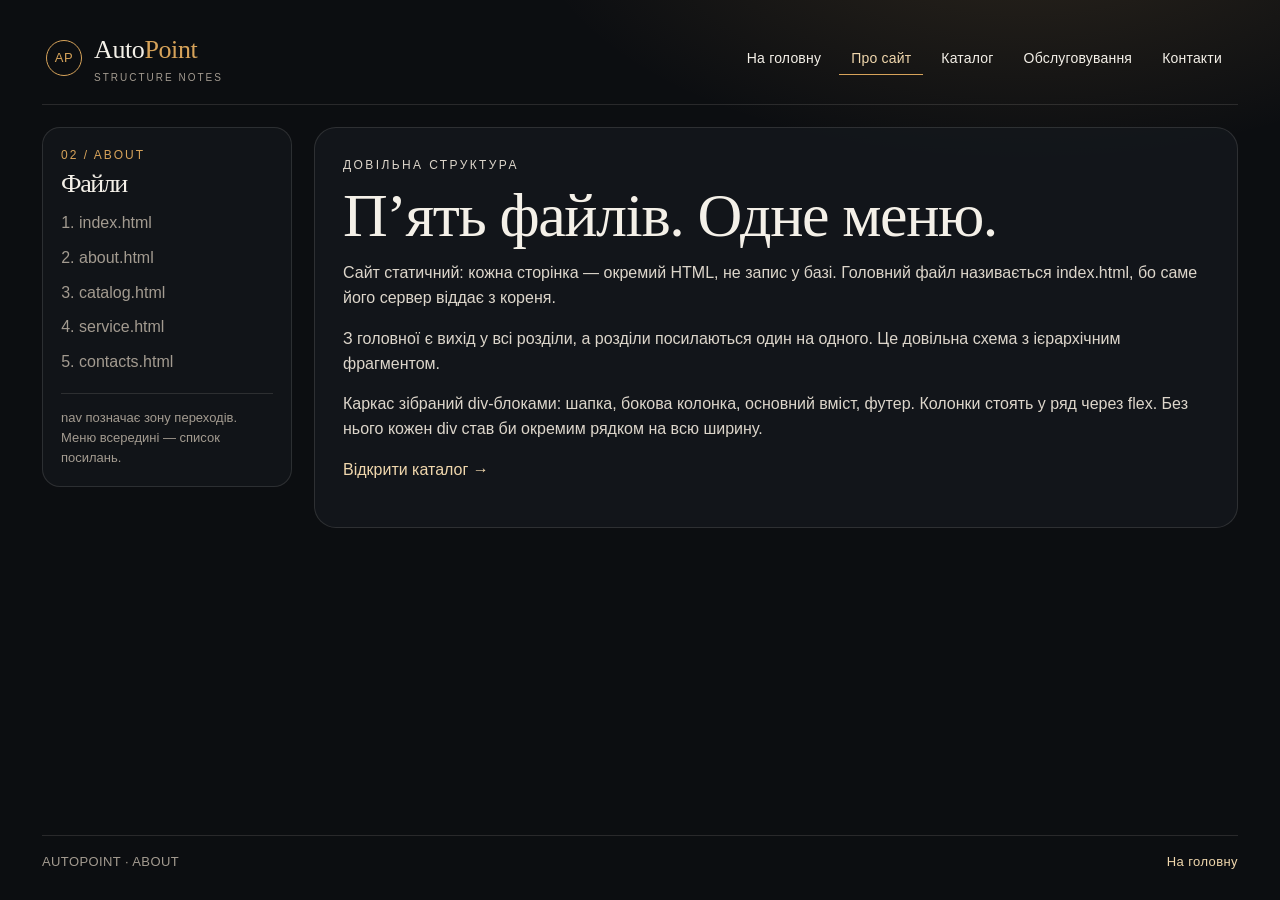
==== about.html @ 5bf234c9 "first commit" ====
<!DOCTYPE html>
<html lang="uk">
<head>
  <meta charset="UTF-8">
  <meta name="viewport" content="width=device-width, initial-scale=1.0">
  <title>AutoPoint — про сайт</title>
  <link rel="stylesheet" href="css/style.css">
</head>
<body>
  <div class="page">
    <header class="site-header">
      <div class="brand">
        <div class="mark">AP</div>
        <div>
          <h1 class="logo">Auto<span>Point</span></h1>
          <small>Structure notes</small>
        </div>
      </div>
      <nav>
        <ul>
          <li><a href="index.html">На головну</a></li>
          <li><a class="active" href="about.html">Про сайт</a></li>
          <li><a href="catalog.html">Каталог</a></li>
          <li><a href="service.html">Обслуговування</a></li>
          <li><a href="contacts.html">Контакти</a></li>
        </ul>
      </nav>
    </header>

    <div class="layout">
      <aside class="sidebar">
        <div class="idx">02 / ABOUT</div>
        <h2>Файли</h2>
        <ol>
          <li>index.html</li>
          <li>about.html</li>
          <li>catalog.html</li>
          <li>service.html</li>
          <li>contacts.html</li>
        </ol>
        <div class="note">nav позначає зону переходів. Меню всередині — список посилань.</div>
      </aside>

      <main class="main">
        <div class="panel">
          <p class="kicker">Довільна структура</p>
          <h2>П’ять файлів. Одне меню.</h2>
          <p>Сайт статичний: кожна сторінка — окремий HTML, не запис у базі. Головний файл називається index.html, бо саме його сервер віддає з кореня.</p>
          <p>З головної є вихід у всі розділи, а розділи посилаються один на одного. Це довільна схема з ієрархічним фрагментом.</p>
          <p>Каркас зібраний div-блоками: шапка, бокова колонка, основний вміст, футер. Колонки стоять у ряд через flex. Без нього кожен div став би окремим рядком на всю ширину.</p>
          <p><a href="catalog.html">Відкрити каталог →</a></p>
        </div>
      </main>
    </div>

    <footer class="site-footer">
      <div>AUTOPOINT · ABOUT</div>
      <div><a href="index.html">На головну</a></div>
    </footer>
  </div>
</body>
</html>
---- css/style.css ----
:root {
  --bg: #0c0e11;
  --bg-2: #14181d;
  --line: rgba(243, 239, 230, 0.12);
  --text: #f4f0e8;
  --muted: #a39b90;
  --gold: #d7a35a;
  --gold-2: #f0d7ad;
  --shadow: 0 30px 80px rgba(0, 0, 0, 0.35);
}

* { box-sizing: border-box; }

html { scroll-behavior: smooth; }

body {
  margin: 0;
  font-family: "Segoe UI", "Helvetica Neue", sans-serif;
  background:
    radial-gradient(1000px 500px at 80% -10%, rgba(215, 163, 90, 0.16), transparent 50%),
    var(--bg);
  color: var(--text);
  line-height: 1.55;
}

img { max-width: 100%; display: block; }
a { color: var(--gold-2); text-decoration: none; }
a:hover { color: #fff; }

.page {
  max-width: 1240px;
  margin: 0 auto;
  min-height: 100vh;
  padding: 22px 22px 28px;
  display: flex;
  flex-direction: column;
}

.site-header {
  display: flex;
  justify-content: space-between;
  align-items: center;
  gap: 24px;
  padding: 8px 4px 18px;
  border-bottom: 1px solid var(--line);
}

.brand { display: flex; align-items: center; gap: 12px; }
.mark {
  width: 36px;
  height: 36px;
  border: 1px solid var(--gold);
  border-radius: 50%;
  display: flex;
  align-items: center;
  justify-content: center;
  color: var(--gold);
  font-size: 13px;
  letter-spacing: 0.5px;
}
.logo {
  margin: 0;
  font-family: Georgia, "Times New Roman", serif;
  font-size: 26px;
  font-weight: 500;
  letter-spacing: -0.4px;
}
.logo span { color: var(--gold); }
.brand small { display: block; color: var(--muted); letter-spacing: 2px; font-size: 10px; text-transform: uppercase; }

nav ul {
  list-style: none;
  display: flex;
  gap: 6px;
  margin: 0;
  padding: 0;
  flex-wrap: wrap;
  justify-content: flex-end;
}
nav a {
  color: var(--text);
  padding: 8px 12px;
  font-size: 14px;
  letter-spacing: 0.2px;
  border-bottom: 1px solid transparent;
}
nav a.active {
  color: var(--gold-2);
  border-bottom-color: var(--gold);
}

.layout {
  display: flex;
  gap: 22px;
  margin-top: 22px;
  flex: 1;
}

.sidebar {
  flex: 0 0 250px;
  border: 1px solid var(--line);
  border-radius: 18px;
  padding: 18px;
  background: rgba(20, 24, 29, 0.72);
  align-self: flex-start;
  position: sticky;
  top: 16px;
}
.sidebar .idx {
  color: var(--gold);
  font-size: 12px;
  letter-spacing: 2px;
}
.sidebar h2 {
  margin: 8px 0 14px;
  font-family: Georgia, serif;
  font-weight: 500;
  font-size: 26px;
}
.sidebar ol { margin: 0; padding-left: 18px; color: var(--muted); }
.sidebar li { margin: 10px 0; }
.sidebar a { color: var(--text); }
.note {
  margin-top: 18px;
  padding-top: 14px;
  border-top: 1px solid var(--line);
  color: var(--muted);
  font-size: 13px;
}

.main { flex: 1; min-width: 0; }

.hero {
  position: relative;
  min-height: 460px;
  border-radius: 22px;
  overflow: hidden;
  background: #111 url("img/wheel.jpg") center/cover no-repeat;
  box-shadow: var(--shadow);
}
.hero::after {
  content: "";
  position: absolute;
  inset: 0;
  background: linear-gradient(90deg, rgba(8, 9, 11, 0.88) 0%, rgba(8, 9, 11, 0.45) 58%, rgba(8, 9, 11, 0.2) 100%);
}
.hero-copy {
  position: relative;
  z-index: 1;
  max-width: 640px;
  padding: 42px 40px;
}
.kicker {
  color: var(--gold);
  letter-spacing: 2.4px;
  text-transform: uppercase;
  font-size: 12px;
  margin: 0 0 12px;
}
h2 {
  font-family: Georgia, "Times New Roman", serif;
  font-weight: 500;
  font-size: clamp(36px, 5vw, 62px);
  line-height: 0.95;
  letter-spacing: -1.4px;
  margin: 0 0 16px;
}
.lead { font-size: 18px; color: #e7e1d6; max-width: 520px; }

.metrics {
  display: flex;
  gap: 18px;
  margin-top: 28px;
}
.metrics div { min-width: 90px; }
.metrics b {
  display: block;
  font-family: Georgia, serif;
  font-size: 32px;
  font-weight: 500;
}
.metrics span { color: var(--muted); font-size: 13px; }

.section-title {
  display: flex;
  justify-content: space-between;
  align-items: end;
  margin: 28px 0 14px;
}
.section-title h3 {
  margin: 0;
  font-family: Georgia, serif;
  font-size: 28px;
  font-weight: 500;
}
.section-title span { color: var(--muted); font-size: 13px; letter-spacing: 1px; }

.fleet {
  display: flex;
  gap: 14px;
}
.car {
  flex: 1;
  background: var(--bg-2);
  border: 1px solid var(--line);
  border-radius: 18px;
  overflow: hidden;
  min-width: 0;
}
.car img { height: 150px; width: 100%; object-fit: cover; }
.car div { padding: 14px; }
.car h4 { margin: 0 0 4px; font-size: 16px; }
.car p { margin: 0; color: var(--muted); font-size: 14px; }
.car:hover { border-color: rgba(215, 163, 90, 0.55); }

.panel {
  background: rgba(20, 24, 29, 0.8);
  border: 1px solid var(--line);
  border-radius: 22px;
  padding: 28px;
}
.panel p { color: #ddd6cb; }

table { width: 100%; border-collapse: collapse; margin: 8px 0 18px; }
th, td { text-align: left; padding: 12px 10px; border-bottom: 1px solid var(--line); }
th { color: var(--gold-2); font-weight: 600; font-size: 13px; letter-spacing: 0.6px; text-transform: uppercase; }
td { color: #efeae2; }

.spec-list { display: flex; flex-direction: column; gap: 12px; }
.spec {
  display: flex;
  gap: 16px;
  align-items: center;
  border: 1px solid var(--line);
  border-radius: 16px;
  overflow: hidden;
  background: #12161b;
}
.spec img { width: 210px; height: 120px; object-fit: cover; flex: none; }
.spec div { padding-right: 14px; }
.spec h3 { margin: 0 0 4px; font-size: 20px; }
.spec p { margin: 0; color: var(--muted); }

.steps { counter-reset: step; display: flex; flex-direction: column; gap: 12px; }
.step {
  display: flex;
  gap: 16px;
  padding: 16px;
  border-radius: 16px;
  background: #12161b;
  border: 1px solid var(--line);
}
.step b {
  font-family: Georgia, serif;
  color: var(--gold);
  font-size: 28px;
  min-width: 42px;
}

form { display: flex; flex-direction: column; gap: 10px; max-width: 460px; }
input, textarea, button {
  font: inherit;
  border-radius: 12px;
  border: 1px solid var(--line);
  background: #0e1216;
  color: var(--text);
  padding: 12px 14px;
}
button {
  width: fit-content;
  background: var(--gold);
  color: #1a1208;
  border: none;
  font-weight: 700;
  cursor: pointer;
}

.site-footer {
  margin-top: 22px;
  padding-top: 16px;
  border-top: 1px solid var(--line);
  display: flex;
  justify-content: space-between;
  gap: 12px;
  color: var(--muted);
  font-size: 13px;
  letter-spacing: 0.4px;
}

@media (max-width: 900px) {
  .site-header, .layout, .fleet, .metrics, .spec { flex-direction: column; }
  .sidebar { position: static; flex-basis: auto; }
  .spec img { width: 100%; height: 180px; }
  .hero { min-height: 380px; }
}
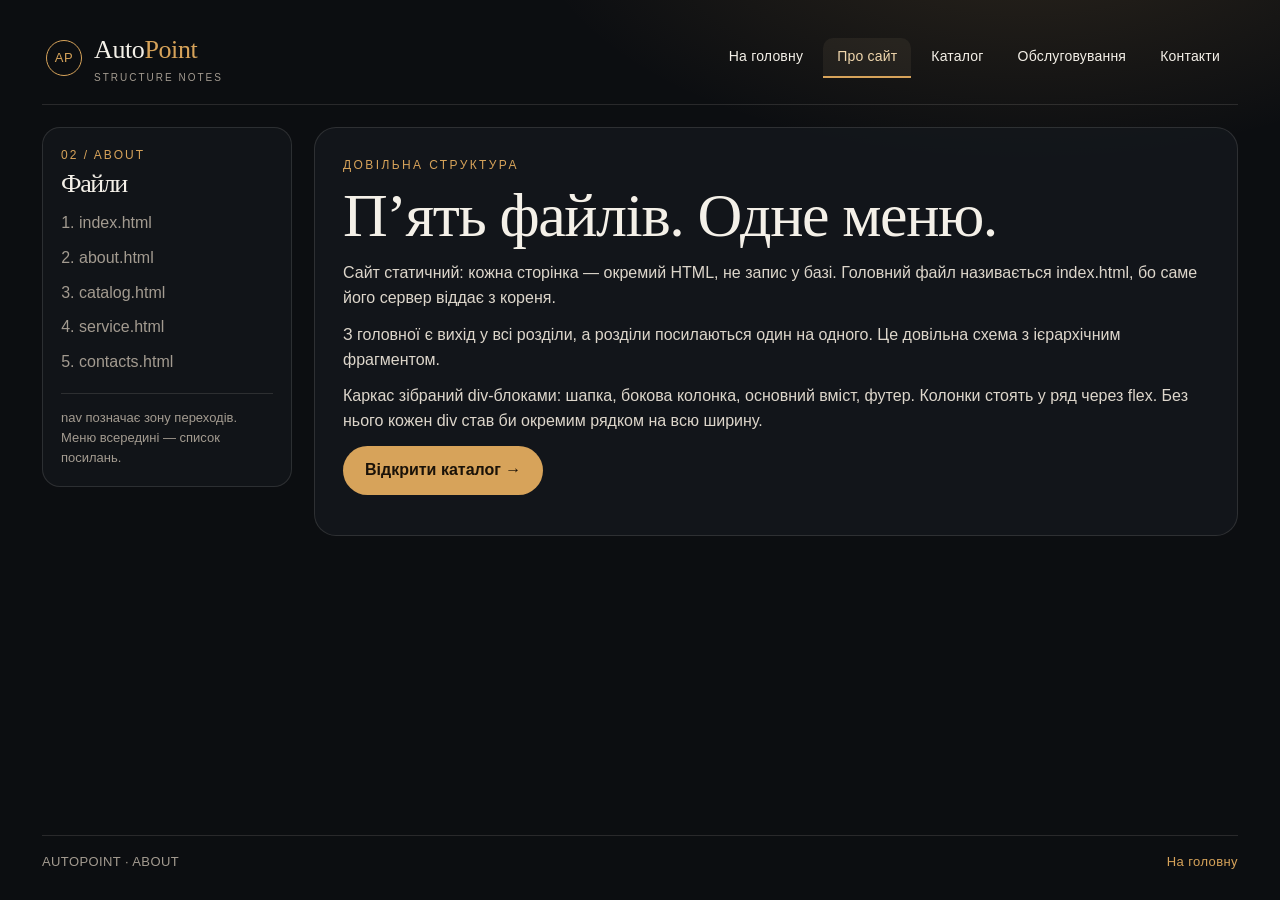
==== commit 25f77b49: "ЛР4: покращення CSS — бонусне меню (:hover/:active), картки, .btn, таблиці, адаптивність" ====
--- a/about.html
+++ b/about.html
@@ -16,8 +16,8 @@
           <small>Structure notes</small>
         </div>
       </div>
-      <nav>
-        <ul>
+      <nav class="main-nav">
+        <ul class="menu">
           <li><a href="index.html">На головну</a></li>
           <li><a class="active" href="about.html">Про сайт</a></li>
           <li><a href="catalog.html">Каталог</a></li>
@@ -48,7 +48,7 @@
           <p>Сайт статичний: кожна сторінка — окремий HTML, не запис у базі. Головний файл називається index.html, бо саме його сервер віддає з кореня.</p>
           <p>З головної є вихід у всі розділи, а розділи посилаються один на одного. Це довільна схема з ієрархічним фрагментом.</p>
           <p>Каркас зібраний div-блоками: шапка, бокова колонка, основний вміст, футер. Колонки стоять у ряд через flex. Без нього кожен div став би окремим рядком на всю ширину.</p>
-          <p><a href="catalog.html">Відкрити каталог →</a></p>
+          <p><a class="btn" href="catalog.html">Відкрити каталог →</a></p>
         </div>
       </main>
     </div>
--- a/css/style.css
+++ b/css/style.css
@@ -1,3 +1,10 @@
+/* ==========================================================
+   AutoPoint — таблиця стилів
+   ЛР4 «Використання CSS на веб-сайті»: додано змінні, бонусне
+   меню, ефекти карток, клас .btn, стилі таблиць, :focus-visible,
+   адаптивність для вузьких екранів.
+   ========================================================== */
+
 :root {
   --bg: #0c0e11;
   --bg-2: #14181d;
@@ -7,6 +14,11 @@
   --gold: #d7a35a;
   --gold-2: #f0d7ad;
   --shadow: 0 30px 80px rgba(0, 0, 0, 0.35);
+  /* ЛР4: нові змінні */
+  --shadow-sm: 0 12px 30px rgba(0, 0, 0, 0.45);
+  --gold-soft: rgba(215, 163, 90, 0.18);
+  --radius: 12px;
+  --ease: 0.25s ease;
 }
 
 * { box-sizing: border-box; }
@@ -24,8 +36,20 @@
 }
 
 img { max-width: 100%; display: block; }
-a { color: var(--gold-2); text-decoration: none; }
+a { color: var(--gold-2); text-decoration: none; transition: color var(--ease); }
 a:hover { color: #fff; }
+
+/* ЛР4: видима рамка фокусу для навігації з клавіатури (Tab) */
+:focus-visible {
+  outline: 2px solid var(--gold);
+  outline-offset: 3px;
+  border-radius: 6px;
+}
+
+/* ЛР4: колір виділення тексту в стилі сайту */
+::selection { background: var(--gold); color: #1a1208; }
+
+p { margin: 0 0 12px; }
 
 .page {
   max-width: 1240px;
@@ -68,25 +92,48 @@
 .logo span { color: var(--gold); }
 .brand small { display: block; color: var(--muted); letter-spacing: 2px; font-size: 10px; text-transform: uppercase; }
 
-nav ul {
+/* ---------- Бонус: спискове меню ---------- */
+/* Бонус: прибираємо маркери списку і стандартні відступи ul */
+.menu {
   list-style: none;
-  display: flex;
-  gap: 6px;
   margin: 0;
   padding: 0;
+  /* Бонус: вистроюємо пункти меню горизонтально в рядок */
+  display: flex;
+  flex-direction: row;
   flex-wrap: wrap;
   justify-content: flex-end;
-}
-nav a {
+  gap: 6px;
+}
+.menu li { margin: 0; }
+.menu a {
+  display: block;               /* уся площа пункту клікабельна */
   color: var(--text);
-  padding: 8px 12px;
+  padding: 8px 14px;
   font-size: 14px;
   letter-spacing: 0.2px;
-  border-bottom: 1px solid transparent;
-}
-nav a.active {
+  border-radius: 10px 10px 0 0;
+  border-bottom: 2px solid transparent;
+  background-color: transparent;
+  transition: background-color var(--ease), color var(--ease), border-color var(--ease);
+}
+/* Поточна сторінка (клас .active у HTML) */
+.menu a.active {
   color: var(--gold-2);
+  background-color: rgba(240, 215, 173, 0.06);
   border-bottom-color: var(--gold);
+}
+/* Бонус: реакція на наведення миші — фон стає напівпрозорим золотим */
+.menu a:hover {
+  color: #fff;
+  background-color: var(--gold-soft);
+  border-bottom-color: var(--gold);
+}
+/* Бонус: реакція на натискання — фон змінюється на суцільний золотий */
+.menu a:active {
+  color: #1a1208;
+  background-color: var(--gold);
+  border-bottom-color: var(--gold-2);
 }
 
 .layout {
@@ -119,7 +166,8 @@
 }
 .sidebar ol { margin: 0; padding-left: 18px; color: var(--muted); }
 .sidebar li { margin: 10px 0; }
-.sidebar a { color: var(--text); }
+.sidebar a { color: var(--text); border-bottom: 1px dashed rgba(215, 163, 90, 0.45); }
+.sidebar a:hover { color: var(--gold-2); border-bottom-color: var(--gold); }
 .note {
   margin-top: 18px;
   padding-top: 14px;
@@ -135,7 +183,8 @@
   min-height: 460px;
   border-radius: 22px;
   overflow: hidden;
-  background: #111 url("img/wheel.jpg") center/cover no-repeat;
+  /* ЛР4: виправлено шлях — url() рахується від папки css/ */
+  background: #111 url("../img/wheel.jpg") center/cover no-repeat;
   box-shadow: var(--shadow);
 }
 .hero::after {
@@ -201,17 +250,27 @@
 }
 .car {
   flex: 1;
+  color: var(--text);
   background: var(--bg-2);
   border: 1px solid var(--line);
   border-radius: 18px;
   overflow: hidden;
   min-width: 0;
-}
-.car img { height: 150px; width: 100%; object-fit: cover; }
+  /* ЛР4: плавна анімація підйому картки */
+  transition: transform var(--ease), box-shadow var(--ease), border-color var(--ease);
+}
+.car img { height: 150px; width: 100%; object-fit: cover; transition: transform 0.4s ease; }
 .car div { padding: 14px; }
 .car h4 { margin: 0 0 4px; font-size: 16px; }
 .car p { margin: 0; color: var(--muted); font-size: 14px; }
-.car:hover { border-color: rgba(215, 163, 90, 0.55); }
+/* ЛР4: при наведенні картка піднімається, з'являється тінь, фото збільшується */
+.car:hover {
+  color: var(--text);
+  border-color: rgba(215, 163, 90, 0.55);
+  transform: translateY(-6px);
+  box-shadow: var(--shadow-sm);
+}
+.car:hover img { transform: scale(1.06); }
 
 .panel {
   background: rgba(20, 24, 29, 0.8);
@@ -220,12 +279,34 @@
   padding: 28px;
 }
 .panel p { color: #ddd6cb; }
+/* ЛР4: підзаголовок-«кікер» у панелі знову золотий (раніше перекривався правилом .panel p) */
+.panel .kicker { color: var(--gold); }
 
 table { width: 100%; border-collapse: collapse; margin: 8px 0 18px; }
 th, td { text-align: left; padding: 12px 10px; border-bottom: 1px solid var(--line); }
 th { color: var(--gold-2); font-weight: 600; font-size: 13px; letter-spacing: 0.6px; text-transform: uppercase; }
 td { color: #efeae2; }
 
+/* ЛР4: таблиця каталогу — заголовок, «зебра», підсвічування рядка */
+.data-table {
+  margin-top: 22px;
+  border: 1px solid var(--line);
+  border-radius: 14px;
+  border-collapse: separate;
+  border-spacing: 0;
+  overflow: hidden;
+}
+.data-table thead th { background: rgba(215, 163, 90, 0.12); border-bottom: 1px solid var(--gold); }
+.data-table tbody tr:nth-child(even) { background: rgba(255, 255, 255, 0.03); }
+.data-table tbody tr { transition: background-color var(--ease); }
+.data-table tbody tr:hover { background: var(--gold-soft); }
+.data-table tbody tr:last-child td { border-bottom: none; }
+.data-table td:first-child { font-weight: 600; color: var(--gold-2); }
+
+/* ЛР4: таблиця контактів — заголовки рядків вузькою колонкою */
+.info-table th { width: 140px; color: var(--muted); }
+.info-table tr:hover td { color: #fff; }
+
 .spec-list { display: flex; flex-direction: column; gap: 12px; }
 .spec {
   display: flex;
@@ -235,13 +316,16 @@
   border-radius: 16px;
   overflow: hidden;
   background: #12161b;
-}
+  transition: border-color var(--ease), background-color var(--ease);
+}
+/* ЛР4: підсвічування картки моделі */
+.spec:hover { border-color: rgba(215, 163, 90, 0.55); background: #161b21; }
 .spec img { width: 210px; height: 120px; object-fit: cover; flex: none; }
 .spec div { padding-right: 14px; }
 .spec h3 { margin: 0 0 4px; font-size: 20px; }
 .spec p { margin: 0; color: var(--muted); }
 
-.steps { counter-reset: step; display: flex; flex-direction: column; gap: 12px; }
+.steps { counter-reset: step; display: flex; flex-direction: column; gap: 12px; margin-bottom: 18px; }
 .step {
   display: flex;
   gap: 16px;
@@ -250,6 +334,9 @@
   background: #12161b;
   border: 1px solid var(--line);
 }
+.step h3 { margin: 0 0 4px; font-size: 18px; }
+.step p { margin: 0; color: var(--muted); }
+.step:hover { border-color: rgba(215, 163, 90, 0.4); }
 .step b {
   font-family: Georgia, serif;
   color: var(--gold);
@@ -258,22 +345,45 @@
 }
 
 form { display: flex; flex-direction: column; gap: 10px; max-width: 460px; }
+label { color: var(--muted); font-size: 13px; letter-spacing: 0.6px; }
 input, textarea, button {
   font: inherit;
-  border-radius: 12px;
+  border-radius: var(--radius);
   border: 1px solid var(--line);
   background: #0e1216;
   color: var(--text);
   padding: 12px 14px;
-}
-button {
+  transition: border-color var(--ease), box-shadow var(--ease);
+}
+textarea { resize: vertical; }
+input::placeholder, textarea::placeholder { color: #6f685f; }
+/* ЛР4: підсвічування активного поля форми */
+input:focus, textarea:focus {
+  outline: none;
+  border-color: var(--gold);
+  box-shadow: 0 0 0 3px var(--gold-soft);
+}
+
+/* ЛР4: універсальний клас кнопки (для <a> і <button>) */
+.btn, button {
+  display: inline-block;
   width: fit-content;
+  padding: 12px 22px;
   background: var(--gold);
   color: #1a1208;
   border: none;
+  border-radius: 999px;
   font-weight: 700;
   cursor: pointer;
-}
+  transition: background-color var(--ease), transform var(--ease), box-shadow var(--ease);
+}
+.btn:hover, button:hover {
+  background: var(--gold-2);
+  color: #1a1208;
+  transform: translateY(-2px);
+  box-shadow: 0 8px 22px rgba(215, 163, 90, 0.3);
+}
+.btn:active, button:active { transform: translateY(0); box-shadow: none; }
 
 .site-footer {
   margin-top: 22px;
@@ -285,11 +395,41 @@
   color: var(--muted);
   font-size: 13px;
   letter-spacing: 0.4px;
-}
-
+  flex-wrap: wrap;
+}
+.site-footer a { color: var(--gold); }
+.site-footer a:hover { color: var(--gold-2); text-decoration: underline; }
+
+/* ---------- Адаптивність ---------- */
 @media (max-width: 900px) {
   .site-header, .layout, .fleet, .metrics, .spec { flex-direction: column; }
-  .sidebar { position: static; flex-basis: auto; }
+  .site-header { align-items: flex-start; }
+  .menu { justify-content: flex-start; }
+  .sidebar { position: static; flex-basis: auto; width: 100%; }
+  .spec { align-items: stretch; }
   .spec img { width: 100%; height: 180px; }
+  .spec div { padding: 0 14px 14px; }
   .hero { min-height: 380px; }
 }
+
+/* ЛР4: телефони (до 560px) */
+@media (max-width: 560px) {
+  .page { padding: 14px 12px 20px; }
+  .menu { gap: 4px; }
+  .menu a { padding: 7px 10px; font-size: 13px; }
+  .hero-copy { padding: 28px 20px; }
+  .lead { font-size: 16px; }
+  .metrics { flex-direction: row; gap: 10px; }
+  .metrics div { min-width: 0; }
+  .metrics b { font-size: 26px; }
+  .panel { padding: 20px 16px; }
+  th, td { padding: 10px 6px; font-size: 14px; }
+  .info-table th { width: 90px; }
+  .site-footer { flex-direction: column; }
+}
+
+/* ЛР4: для користувачів, які вимкнули анімації в ОС */
+@media (prefers-reduced-motion: reduce) {
+  *, *::before, *::after { transition: none !important; }
+  html { scroll-behavior: auto; }
+}
